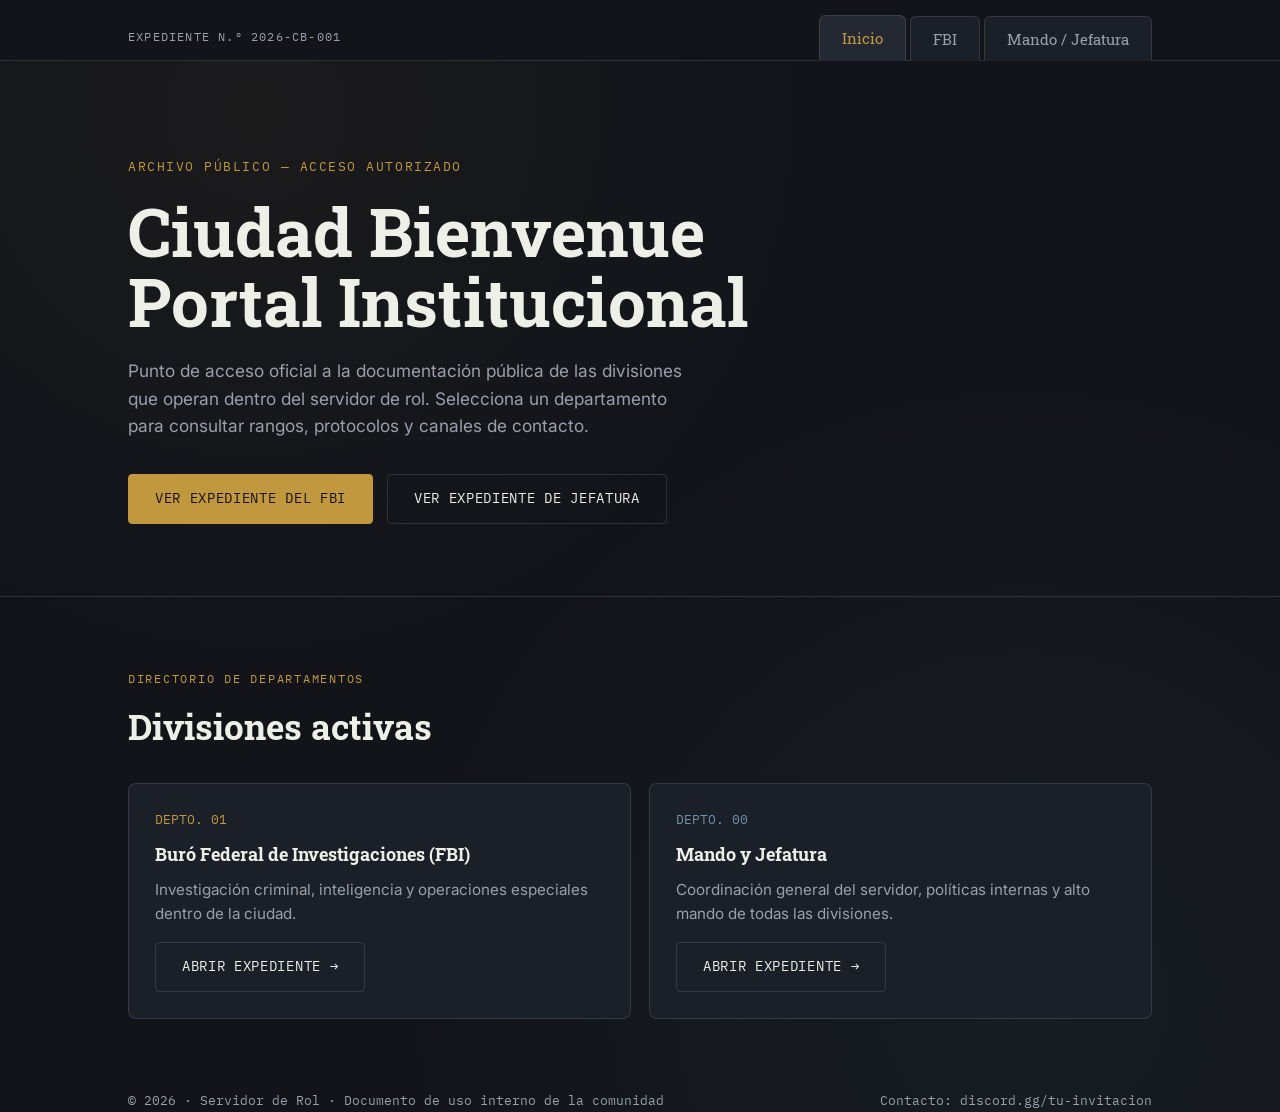
==== index.html @ 1597dbf6 "Add files via upload" ====
<!DOCTYPE html>
<html lang="es">
<head>
<meta charset="UTF-8">
<meta name="viewport" content="width=device-width, initial-scale=1.0">
<title>Departamento de Justicia — Servidor RP</title>
<link rel="preconnect" href="https://fonts.googleapis.com">
<link href="https://fonts.googleapis.com/css2?family=Roboto+Slab:wght@400;700&family=Inter:wght@400;500;600&family=IBM+Plex+Mono:wght@400;500&display=swap" rel="stylesheet">
<link rel="stylesheet" href="style.css">
</head>
<body>

<nav class="tabnav">
  <div class="wrap">
    <span class="brand">EXPEDIENTE N.º 2026-CB-001</span>
    <a class="tab active" href="index.html">Inicio</a>
    <a class="tab" href="fbi.html">FBI</a>
    <a class="tab" href="jefatura.html">Mando / Jefatura</a>
  </div>
</nav>

<header class="hero">
  <div class="wrap">
    <div class="case-no">Archivo público — acceso autorizado</div>
    <h1>
      <span class="redact-word" style="--d:0.2s">Ciudad</span>
      <span class="redact-word" style="--d:0.5s">Bienvenue</span><br>
      <span class="redact-word" style="--d:0.9s">Portal</span>
      <span class="redact-word" style="--d:1.3s">Institucional</span>
    </h1>
    <p class="lede">
      Punto de acceso oficial a la documentación pública de las divisiones que operan
      dentro del servidor de rol. Selecciona un departamento para consultar rangos,
      protocolos y canales de contacto.
    </p>
    <div class="cta-row">
      <a class="btn" href="fbi.html">Ver expediente del FBI</a>
      <a class="btn ghost steel-ghost" href="jefatura.html">Ver expediente de Jefatura</a>
    </div>
  </div>
</header>

<section>
  <div class="wrap">
    <div class="eyebrow">Directorio de departamentos</div>
    <h2>Divisiones activas</h2>
    <div class="grid">
      <div class="card">
        <span class="num">DEPTO. 01</span>
        <h3>Buró Federal de Investigaciones (FBI)</h3>
        <p>Investigación criminal, inteligencia y operaciones especiales dentro de la ciudad.</p>
        <div style="margin-top:16px"><a class="btn ghost" href="fbi.html">Abrir expediente →</a></div>
      </div>
      <div class="card steel">
        <span class="num">DEPTO. 00</span>
        <h3>Mando y Jefatura</h3>
        <p>Coordinación general del servidor, políticas internas y alto mando de todas las divisiones.</p>
        <div style="margin-top:16px"><a class="btn ghost steel-ghost" href="jefatura.html">Abrir expediente →</a></div>
      </div>
    </div>
  </div>
</section>

<footer class="wrap">
  <span>© 2026 · Servidor de Rol · Documento de uso interno de la comunidad</span>
  <span>Contacto: discord.gg/tu-invitacion</span>
</footer>

</body>
</html>
---- style.css ----
/* ============================================
   SISTEMA DE DISEÑO — EXPEDIENTE FEDERAL
   ============================================ */
:root {
  --bg-deep: #12141a;
  --panel: #1b1f28;
  --panel-raised: #232833;
  --paper: #ded2ad;
  --paper-dim: #b7ac8a;
  --ink: #eef0e8;
  --ink-dim: #9aa0ab;
  --brass: #c2983f;
  --brass-dim: #8a6d2f;
  --steel: #6f93ac;
  --steel-dim: #445a68;
  --redact: #0a0b0d;
  --alert: #8a3030;
  --line: rgba(238, 240, 232, 0.12);

  --font-display: "Roboto Slab", Georgia, serif;
  --font-body: "Inter", -apple-system, sans-serif;
  --font-mono: "IBM Plex Mono", "Courier New", monospace;
}

* { margin: 0; padding: 0; box-sizing: border-box; }

html { scroll-behavior: smooth; }

body {
  background: var(--bg-deep);
  color: var(--ink);
  font-family: var(--font-body);
  line-height: 1.6;
  background-image:
    radial-gradient(circle at 20% 10%, rgba(194,152,63,0.05), transparent 40%),
    radial-gradient(circle at 80% 90%, rgba(111,147,172,0.06), transparent 45%);
}

a { color: inherit; text-decoration: none; }
img { max-width: 100%; display: block; }

.wrap {
  max-width: 1080px;
  margin: 0 auto;
  padding: 0 28px;
}

/* ---------- Case-number eyebrow ---------- */
.case-no {
  font-family: var(--font-mono);
  font-size: 0.8rem;
  letter-spacing: 0.12em;
  color: var(--brass);
  text-transform: uppercase;
}
.case-no.steel { color: var(--steel); }

/* ---------- Folder-tab navigation ---------- */
.tabnav {
  position: sticky;
  top: 0;
  z-index: 50;
  background: var(--bg-deep);
  border-bottom: 1px solid var(--line);
}
.tabnav .wrap {
  display: flex;
  align-items: flex-end;
  gap: 4px;
  padding-top: 14px;
}
.tabnav .brand {
  font-family: var(--font-mono);
  font-size: 0.75rem;
  color: var(--ink-dim);
  letter-spacing: 0.1em;
  margin-right: auto;
  padding-bottom: 14px;
  text-transform: uppercase;
}
.tab {
  font-family: var(--font-display);
  font-size: 0.95rem;
  padding: 10px 22px;
  background: var(--panel);
  border: 1px solid var(--line);
  border-bottom: none;
  border-radius: 6px 6px 0 0;
  color: var(--ink-dim);
  position: relative;
  top: 1px;
  transition: color .2s ease, background .2s ease;
}
.tab:hover { color: var(--ink); }
.tab.active {
  background: var(--panel-raised);
  color: var(--brass);
  border-color: var(--line);
  border-bottom: 1px solid var(--panel-raised);
}
.tab.active.steel-active { color: var(--steel); }

/* ---------- Hero / redaction reveal ---------- */
.hero {
  padding: 96px 0 72px;
  border-bottom: 1px solid var(--line);
}
.hero h1 {
  font-family: var(--font-display);
  font-weight: 700;
  font-size: clamp(2.4rem, 6vw, 4.2rem);
  line-height: 1.05;
  margin: 18px 0 20px;
}
.redact-word {
  display: inline-block;
  position: relative;
  color: transparent;
  background: var(--redact);
  border-radius: 3px;
  padding: 0 6px;
  animation: reveal 0.05s ease-out forwards;
  animation-delay: var(--d, 0.8s);
}
@keyframes reveal {
  to { color: var(--ink); background: transparent; padding: 0; }
}
.hero .lede {
  max-width: 560px;
  color: var(--ink-dim);
  font-size: 1.08rem;
}
.hero .cta-row {
  margin-top: 34px;
  display: flex;
  gap: 14px;
  flex-wrap: wrap;
}

.btn {
  font-family: var(--font-mono);
  font-size: 0.85rem;
  letter-spacing: 0.05em;
  text-transform: uppercase;
  padding: 13px 26px;
  border-radius: 4px;
  border: 1px solid var(--brass);
  color: var(--bg-deep);
  background: var(--brass);
  transition: transform .15s ease, box-shadow .15s ease;
  display: inline-block;
}
.btn:hover { transform: translateY(-2px); box-shadow: 0 6px 18px rgba(194,152,63,0.25); }
.btn.ghost {
  background: transparent;
  color: var(--ink);
  border-color: var(--line);
}
.btn.steel { border-color: var(--steel); background: var(--steel); color: #0c1216; }
.btn.steel:hover { box-shadow: 0 6px 18px rgba(111,147,172,0.25); }
.btn.ghost.steel-ghost { color: var(--ink); }

/* ---------- Sections ---------- */
section { padding: 72px 0; border-bottom: 1px solid var(--line); }
section:last-of-type { border-bottom: none; }

.eyebrow {
  font-family: var(--font-mono);
  font-size: 0.78rem;
  letter-spacing: 0.14em;
  text-transform: uppercase;
  color: var(--brass);
  margin-bottom: 10px;
}
.eyebrow.steel { color: var(--steel); }

h2 {
  font-family: var(--font-display);
  font-size: clamp(1.6rem, 3vw, 2.2rem);
  margin-bottom: 28px;
}

/* ---------- Rank ladder ---------- */
.ranks {
  display: flex;
  flex-direction: column;
  border: 1px solid var(--line);
  border-radius: 8px;
  overflow: hidden;
}
.rank-row {
  display: grid;
  grid-template-columns: 90px 1fr auto;
  gap: 18px;
  align-items: center;
  padding: 16px 22px;
  background: var(--panel);
  border-bottom: 1px solid var(--line);
}
.rank-row:last-child { border-bottom: none; }
.rank-row:nth-child(even) { background: var(--panel-raised); }
.rank-code {
  font-family: var(--font-mono);
  color: var(--brass-dim);
  font-size: 0.85rem;
}
.rank-row.steel .rank-code { color: var(--steel-dim); }
.rank-name { font-family: var(--font-display); font-size: 1.05rem; }
.rank-tag {
  font-family: var(--font-mono);
  font-size: 0.72rem;
  color: var(--ink-dim);
  border: 1px solid var(--line);
  padding: 4px 10px;
  border-radius: 20px;
  white-space: nowrap;
}

/* ---------- Card grid ---------- */
.grid {
  display: grid;
  grid-template-columns: repeat(auto-fit, minmax(240px, 1fr));
  gap: 18px;
}
.card {
  background: var(--panel);
  border: 1px solid var(--line);
  border-radius: 8px;
  padding: 26px;
}
.card .num {
  font-family: var(--font-mono);
  color: var(--brass);
  font-size: 0.8rem;
  margin-bottom: 10px;
  display: block;
}
.card.steel .num { color: var(--steel); }
.card h3 {
  font-family: var(--font-display);
  font-size: 1.15rem;
  margin-bottom: 8px;
}
.card p { color: var(--ink-dim); font-size: 0.95rem; }

/* ---------- Stamp / classified badge ---------- */
.stamp {
  display: inline-block;
  border: 3px solid var(--alert);
  color: var(--alert);
  font-family: var(--font-mono);
  font-weight: 700;
  letter-spacing: 0.15em;
  padding: 6px 16px;
  border-radius: 4px;
  transform: rotate(-4deg);
  text-transform: uppercase;
  font-size: 0.85rem;
  opacity: 0.9;
}

/* ---------- Form ---------- */
.form-panel {
  background: var(--panel);
  border: 1px solid var(--line);
  border-radius: 10px;
  padding: 32px;
  max-width: 620px;
}
.field { margin-bottom: 18px; }
.field label {
  display: block;
  font-family: var(--font-mono);
  font-size: 0.78rem;
  letter-spacing: 0.06em;
  color: var(--ink-dim);
  text-transform: uppercase;
  margin-bottom: 8px;
}
.field input, .field select, .field textarea {
  width: 100%;
  background: var(--bg-deep);
  border: 1px solid var(--line);
  border-radius: 5px;
  padding: 11px 14px;
  color: var(--ink);
  font-family: var(--font-body);
  font-size: 0.95rem;
}
.field textarea { min-height: 110px; resize: vertical; }
.field input:focus, .field select:focus, .field textarea:focus {
  outline: 2px solid var(--brass);
  outline-offset: 1px;
}
.steel-form .field input:focus, .steel-form .field select:focus, .steel-form .field textarea:focus {
  outline-color: var(--steel);
}

/* ---------- Footer ---------- */
footer {
  padding: 40px 0 60px;
  color: var(--ink-dim);
  font-family: var(--font-mono);
  font-size: 0.8rem;
  display: flex;
  justify-content: space-between;
  flex-wrap: wrap;
  gap: 12px;
}

/* ---------- Org chart list (jefatura) ---------- */
.org-list { display: flex; flex-direction: column; gap: 12px; }
.org-item {
  display: flex;
  align-items: center;
  gap: 16px;
  padding: 16px 20px;
  background: var(--panel);
  border-left: 3px solid var(--steel);
  border-radius: 4px;
}
.org-item .lvl {
  font-family: var(--font-mono);
  color: var(--steel);
  font-size: 0.8rem;
  width: 70px;
  flex-shrink: 0;
}

/* ---------- Reduced motion ---------- */
@media (prefers-reduced-motion: reduce) {
  .redact-word { animation: none; color: var(--ink); background: transparent; padding: 0; }
  html { scroll-behavior: auto; }
}

/* ---------- Mobile ---------- */
@media (max-width: 640px) {
  .hero { padding: 64px 0 48px; }
  .rank-row { grid-template-columns: 60px 1fr; }
  .rank-tag { grid-column: 1 / -1; justify-self: start; }
  .tabnav .brand { display: none; }
  section { padding: 52px 0; }
}

/* ---------- Focus visibility ---------- */
a:focus-visible, button:focus-visible, .tab:focus-visible {
  outline: 2px solid var(--brass);
  outline-offset: 2px;
}
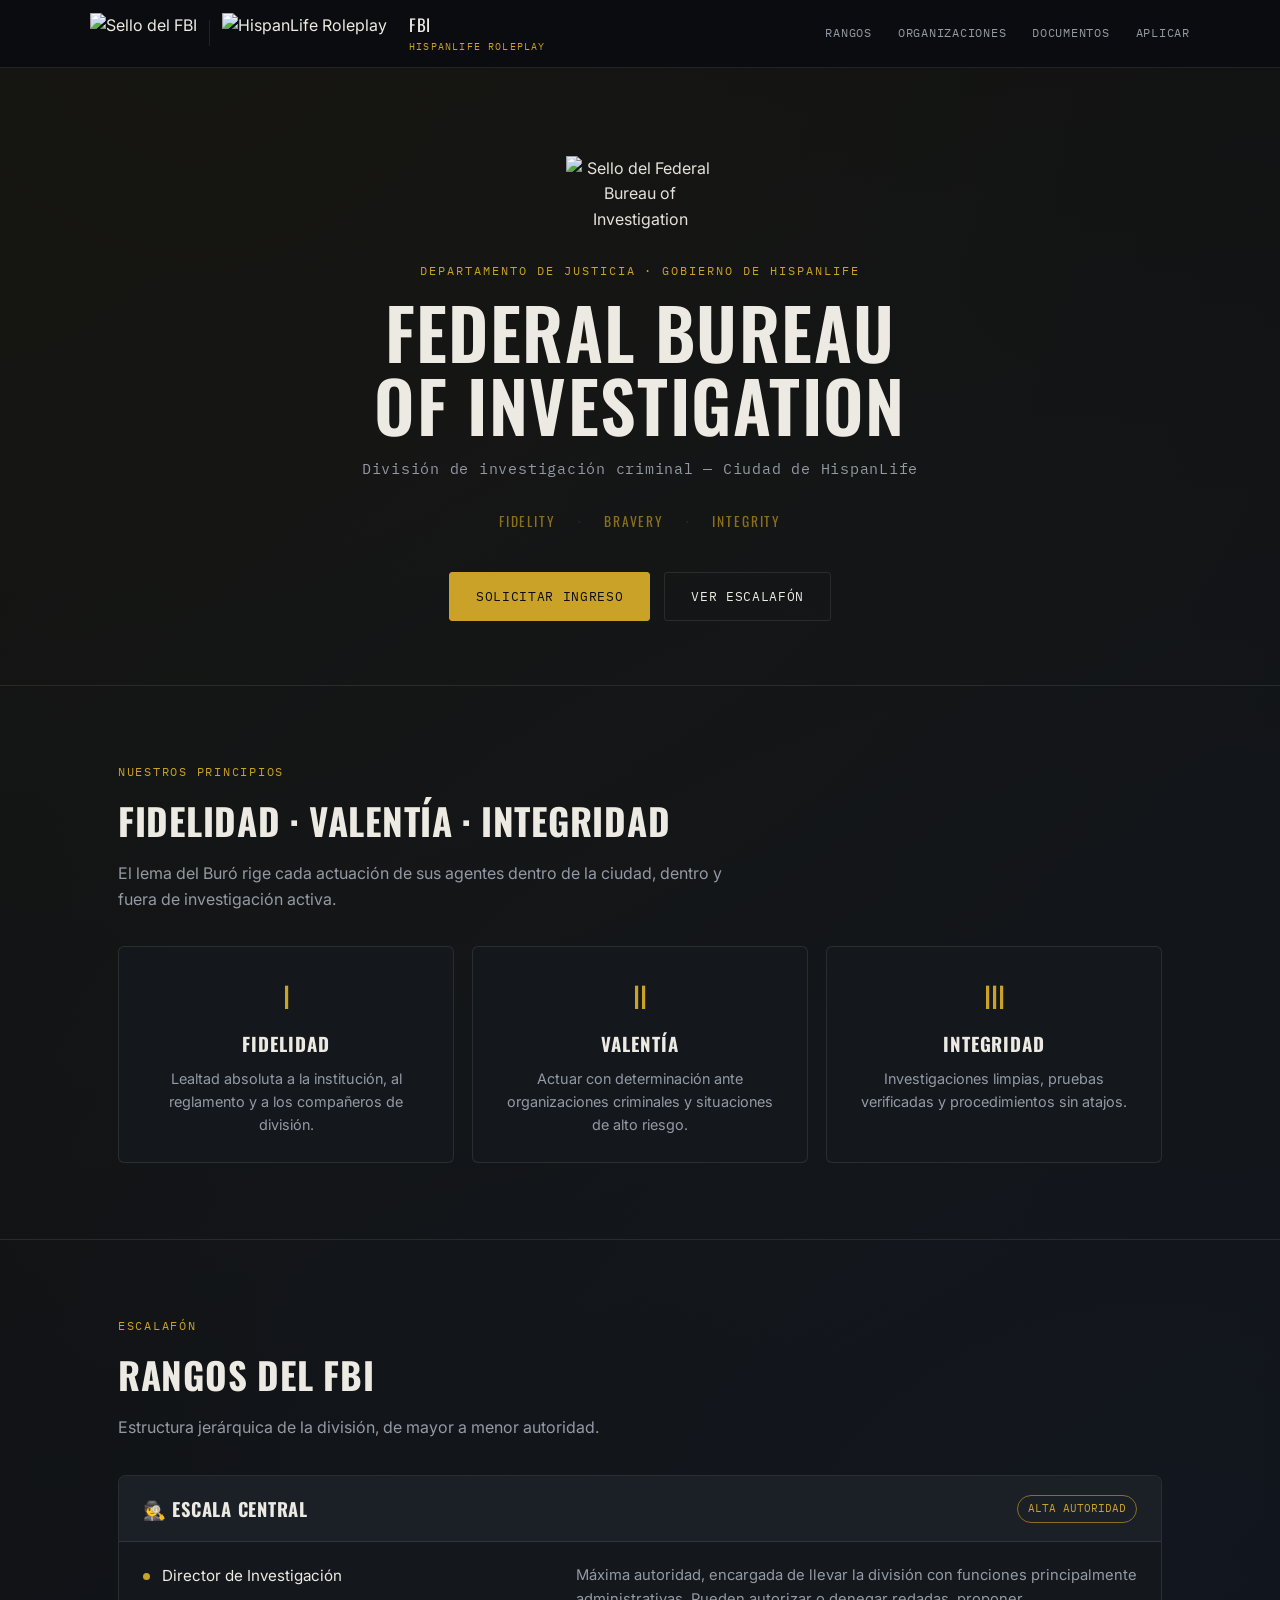
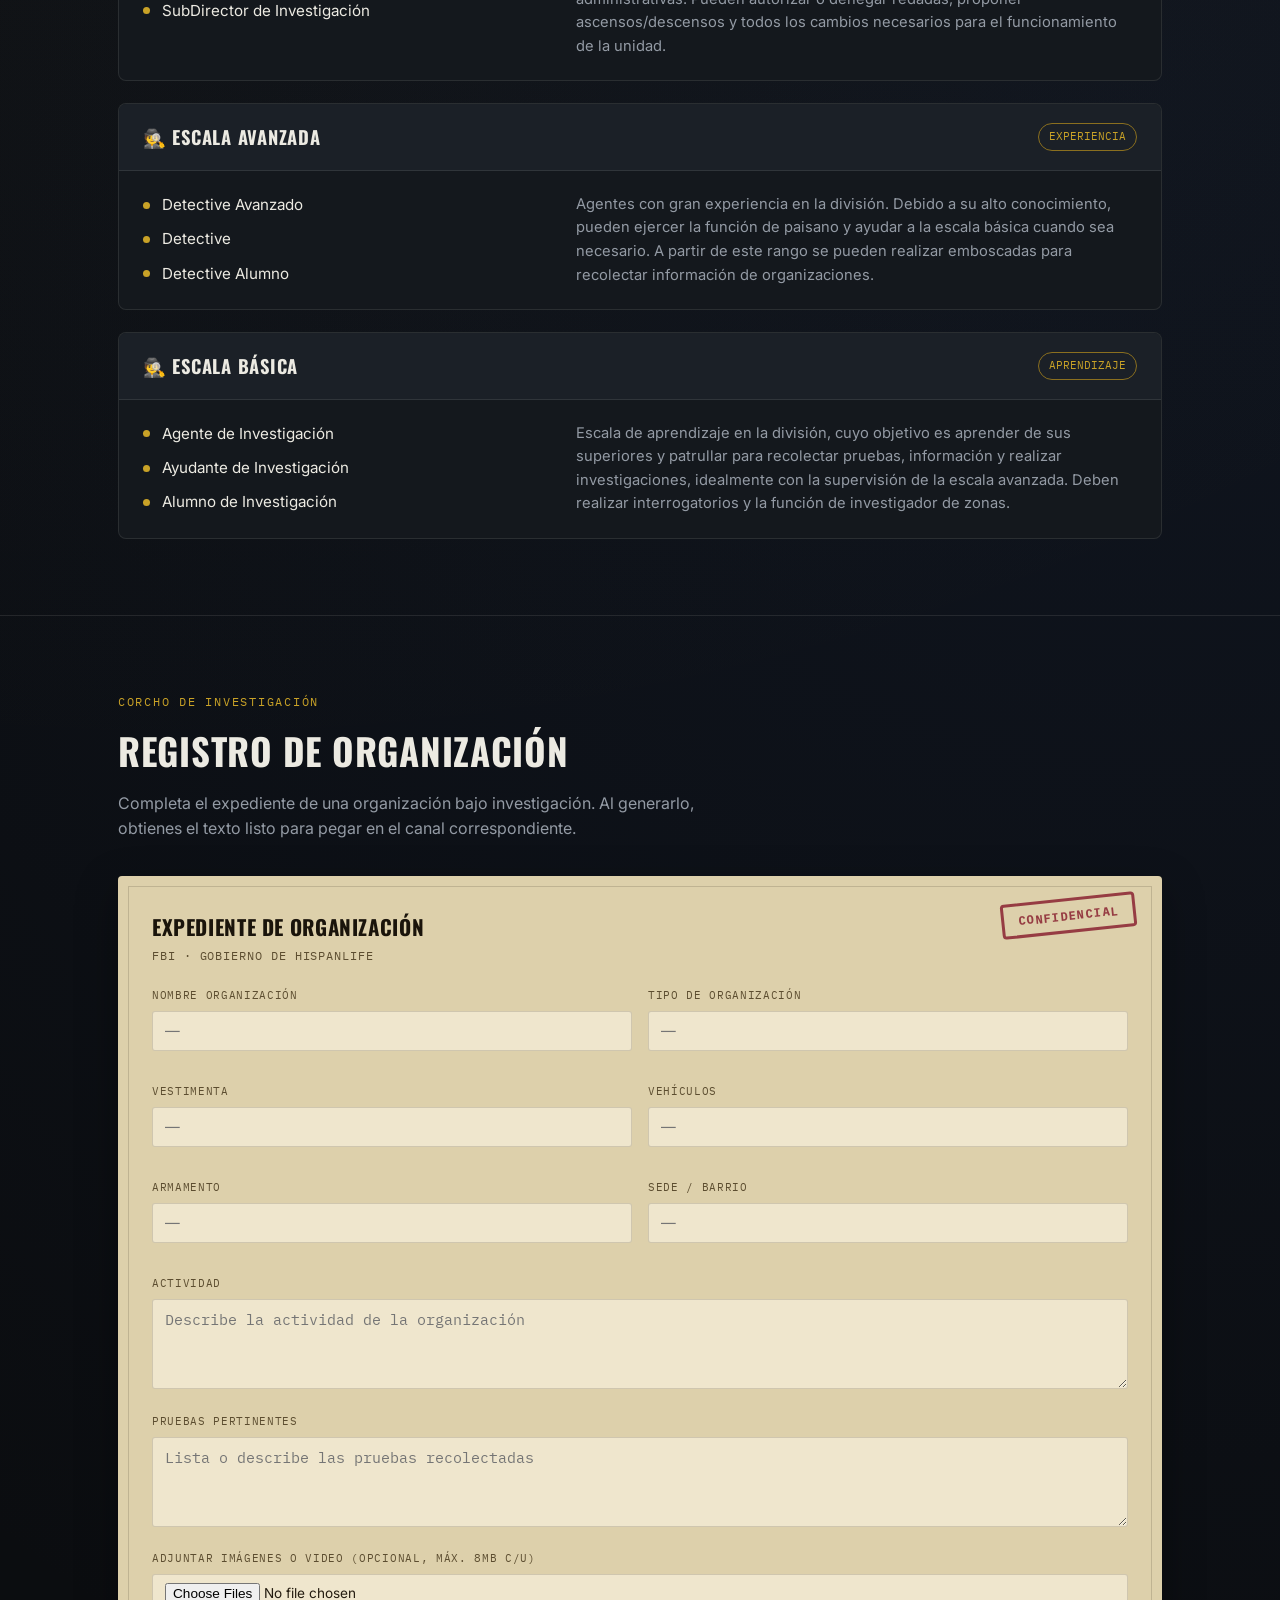
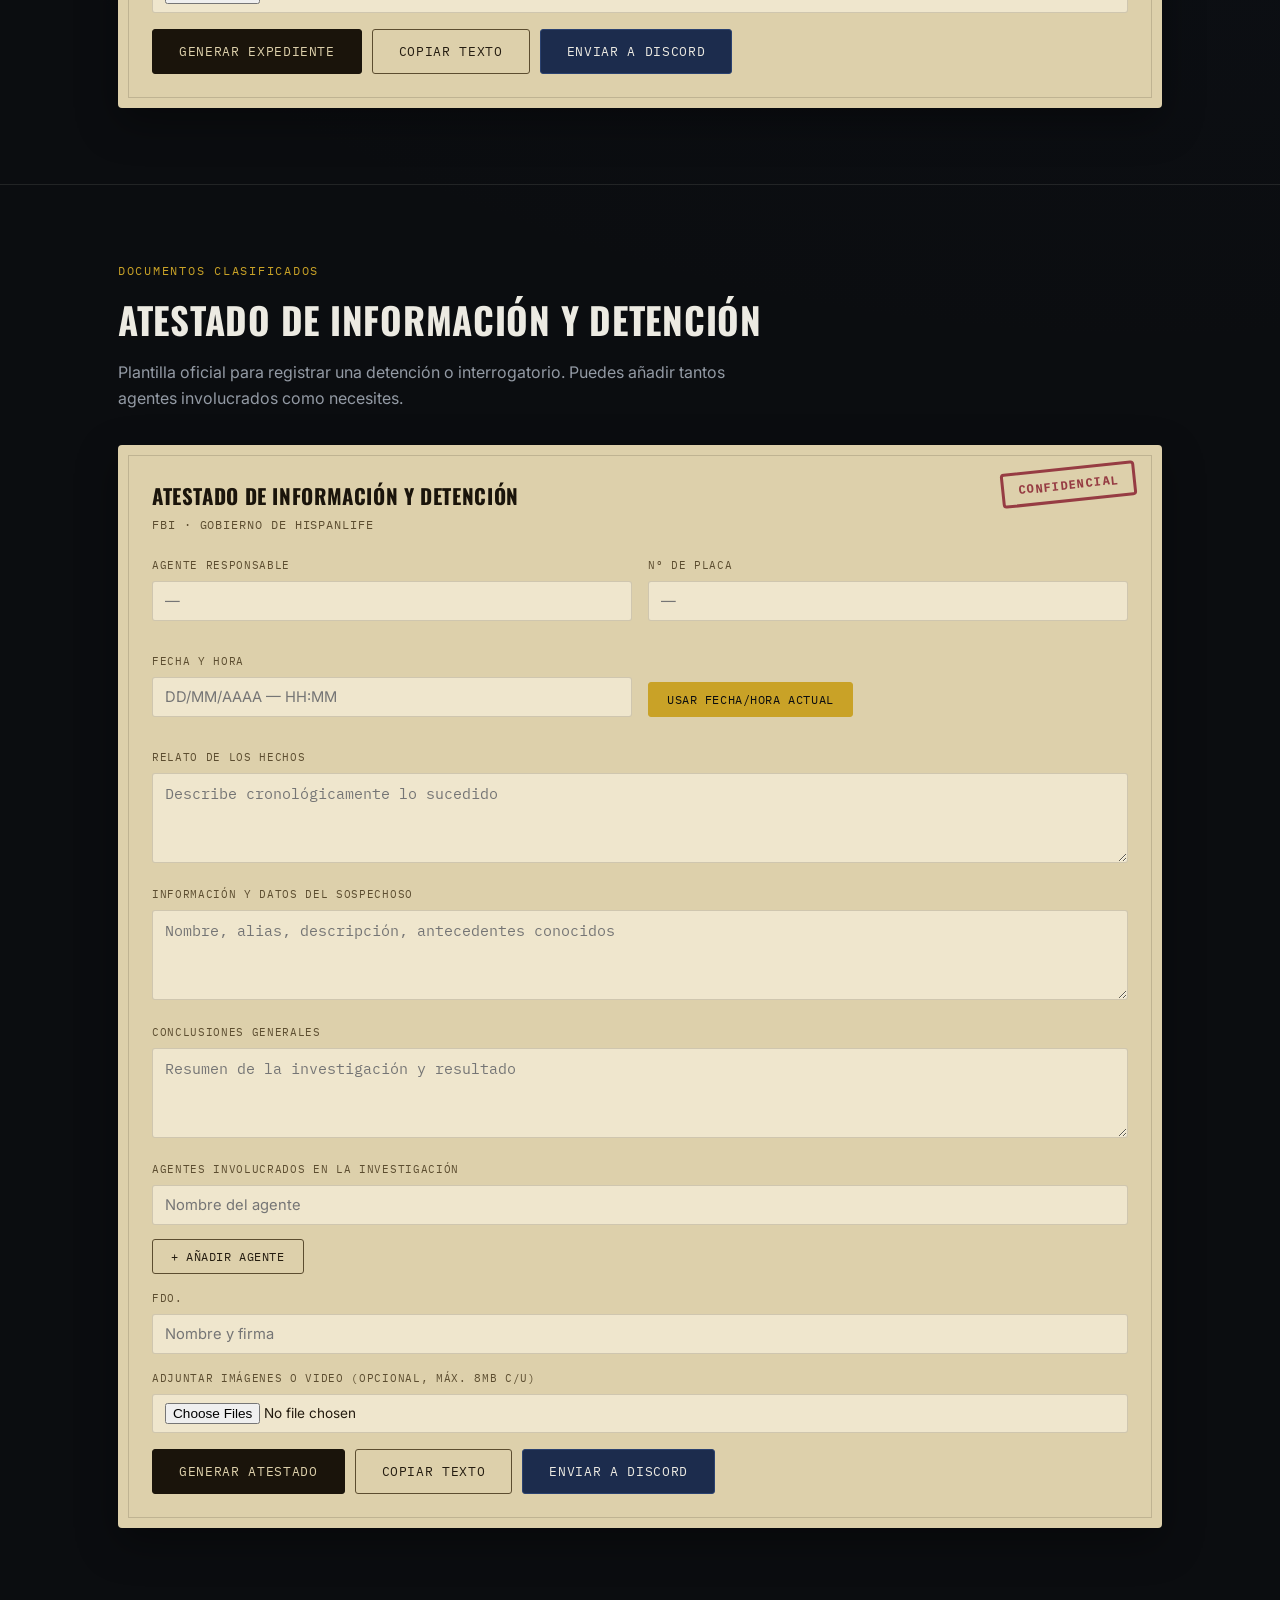
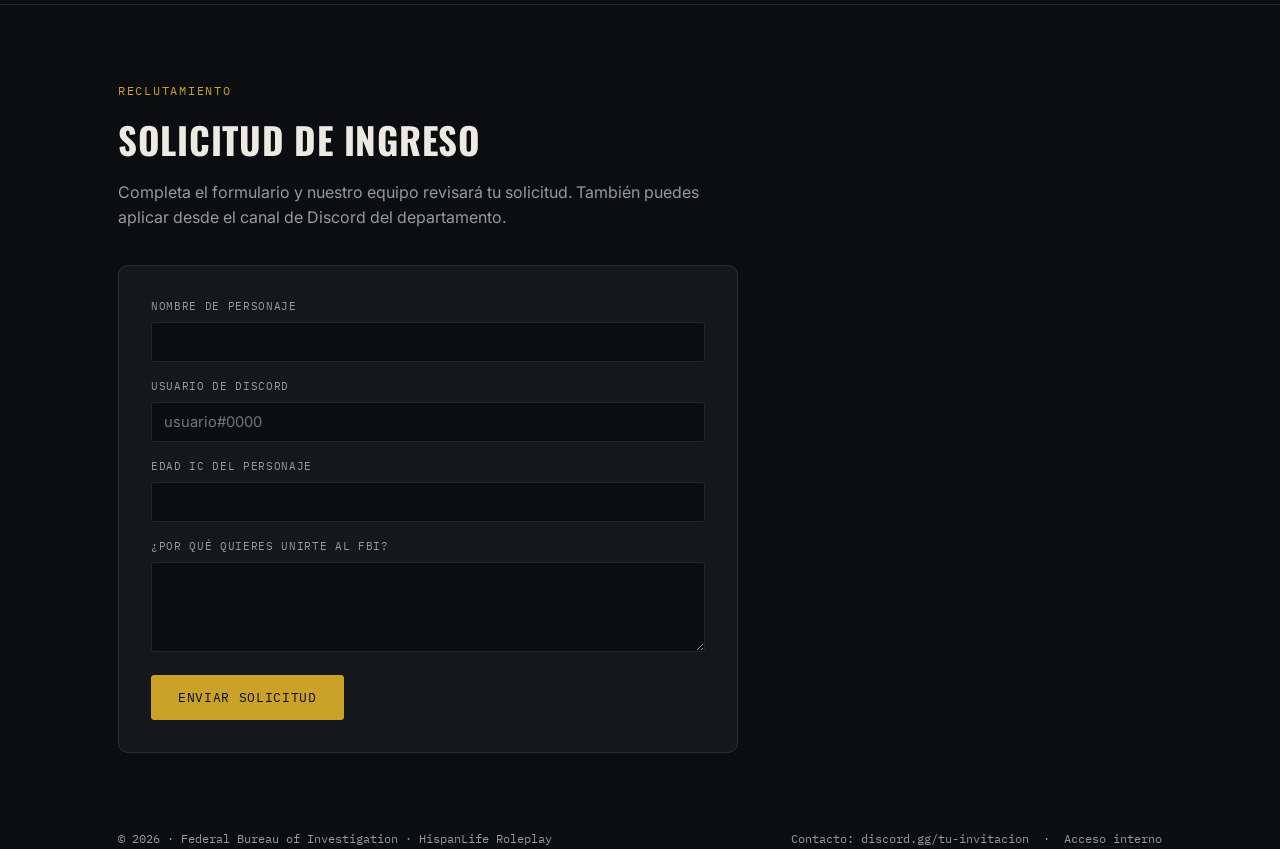
==== commit f508f8c9: "Add files via upload" ====
--- a/index.html
+++ b/index.html
@@ -3,68 +3,255 @@
 <head>
 <meta charset="UTF-8">
 <meta name="viewport" content="width=device-width, initial-scale=1.0">
-<title>Departamento de Justicia — Servidor RP</title>
+<title>FBI — HispanLife Roleplay</title>
+<link rel="icon" href="assets/fbi-seal.png">
 <link rel="preconnect" href="https://fonts.googleapis.com">
-<link href="https://fonts.googleapis.com/css2?family=Roboto+Slab:wght@400;700&family=Inter:wght@400;500;600&family=IBM+Plex+Mono:wght@400;500&display=swap" rel="stylesheet">
+<link href="https://fonts.googleapis.com/css2?family=Oswald:wght@500;600;700&family=Inter:wght@400;500;600&family=IBM+Plex+Mono:wght@400;500;600&display=swap" rel="stylesheet">
 <link rel="stylesheet" href="style.css">
 </head>
 <body>
 
 <nav class="tabnav">
-  <div class="wrap">
-    <span class="brand">EXPEDIENTE N.º 2026-CB-001</span>
-    <a class="tab active" href="index.html">Inicio</a>
-    <a class="tab" href="fbi.html">FBI</a>
-    <a class="tab" href="jefatura.html">Mando / Jefatura</a>
+  <div class="wrap inner">
+    <div class="logos">
+      <img src="assets/fbi-seal.png" alt="Sello del FBI">
+      <div class="divider"></div>
+      <img src="assets/hispanlife-logo.png" alt="HispanLife Roleplay">
+    </div>
+    <span class="brand-text">FBI<small>HispanLife Roleplay</small></span>
+    <div class="navlinks">
+      <a href="#rangos">Rangos</a>
+      <a href="#organizaciones">Organizaciones</a>
+      <a href="#documentos">Documentos</a>
+      <a href="#aplicar">Aplicar</a>
+    </div>
   </div>
 </nav>
 
 <header class="hero">
   <div class="wrap">
-    <div class="case-no">Archivo público — acceso autorizado</div>
-    <h1>
-      <span class="redact-word" style="--d:0.2s">Ciudad</span>
-      <span class="redact-word" style="--d:0.5s">Bienvenue</span><br>
-      <span class="redact-word" style="--d:0.9s">Portal</span>
-      <span class="redact-word" style="--d:1.3s">Institucional</span>
-    </h1>
-    <p class="lede">
-      Punto de acceso oficial a la documentación pública de las divisiones que operan
-      dentro del servidor de rol. Selecciona un departamento para consultar rangos,
-      protocolos y canales de contacto.
-    </p>
+    <img class="seal" src="assets/fbi-seal.png" alt="Sello del Federal Bureau of Investigation">
+    <div class="case-no">Departamento de Justicia · Gobierno de HispanLife</div>
+    <h1>Federal Bureau<br>of Investigation</h1>
+    <p class="sub">División de investigación criminal — Ciudad de HispanLife</p>
+    <div class="motto-ribbon">
+      <span>Fidelity</span><span>Bravery</span><span>Integrity</span>
+    </div>
     <div class="cta-row">
-      <a class="btn" href="fbi.html">Ver expediente del FBI</a>
-      <a class="btn ghost steel-ghost" href="jefatura.html">Ver expediente de Jefatura</a>
+      <a class="btn" href="#aplicar">Solicitar ingreso</a>
+      <a class="btn ghost" href="#rangos">Ver escalafón</a>
     </div>
   </div>
 </header>
 
 <section>
   <div class="wrap">
-    <div class="eyebrow">Directorio de departamentos</div>
-    <h2>Divisiones activas</h2>
-    <div class="grid">
-      <div class="card">
-        <span class="num">DEPTO. 01</span>
-        <h3>Buró Federal de Investigaciones (FBI)</h3>
-        <p>Investigación criminal, inteligencia y operaciones especiales dentro de la ciudad.</p>
-        <div style="margin-top:16px"><a class="btn ghost" href="fbi.html">Abrir expediente →</a></div>
-      </div>
-      <div class="card steel">
-        <span class="num">DEPTO. 00</span>
-        <h3>Mando y Jefatura</h3>
-        <p>Coordinación general del servidor, políticas internas y alto mando de todas las divisiones.</p>
-        <div style="margin-top:16px"><a class="btn ghost steel-ghost" href="jefatura.html">Abrir expediente →</a></div>
-      </div>
-    </div>
+    <div class="eyebrow">Nuestros principios</div>
+    <h2>Fidelidad · Valentía · Integridad</h2>
+    <p class="section-intro">El lema del Buró rige cada actuación de sus agentes dentro de la ciudad, dentro y fuera de investigación activa.</p>
+    <div class="pillars">
+      <div class="pillar"><div class="glyph">I</div><h3>Fidelidad</h3><p>Lealtad absoluta a la institución, al reglamento y a los compañeros de división.</p></div>
+      <div class="pillar"><div class="glyph">II</div><h3>Valentía</h3><p>Actuar con determinación ante organizaciones criminales y situaciones de alto riesgo.</p></div>
+      <div class="pillar"><div class="glyph">III</div><h3>Integridad</h3><p>Investigaciones limpias, pruebas verificadas y procedimientos sin atajos.</p></div>
+    </div>
+  </div>
+</section>
+
+<section id="rangos">
+  <div class="wrap">
+    <div class="eyebrow">Escalafón</div>
+    <h2>Rangos del FBI</h2>
+    <p class="section-intro">Estructura jerárquica de la división, de mayor a menor autoridad.</p>
+
+    <div class="escala-grid">
+
+      <div class="escala">
+        <div class="escala-head">
+          <h3>🕵️ Escala Central</h3>
+          <span class="badge-tag">Alta autoridad</span>
+        </div>
+        <div class="escala-body">
+          <div class="rank-list">
+            <div class="rank-item"><span class="dot"></span>Director de Investigación</div>
+            <div class="rank-item"><span class="dot"></span>SubDirector de Investigación</div>
+          </div>
+          <div class="escala-desc">
+            Máxima autoridad, encargada de llevar la división con funciones principalmente administrativas.
+            Pueden autorizar o denegar redadas, proponer ascensos/descensos y todos los cambios necesarios
+            para el funcionamiento de la unidad.
+          </div>
+        </div>
+      </div>
+
+      <div class="escala">
+        <div class="escala-head">
+          <h3>🕵️ Escala Avanzada</h3>
+          <span class="badge-tag">Experiencia</span>
+        </div>
+        <div class="escala-body">
+          <div class="rank-list">
+            <div class="rank-item"><span class="dot"></span>Detective Avanzado</div>
+            <div class="rank-item"><span class="dot"></span>Detective</div>
+            <div class="rank-item"><span class="dot"></span>Detective Alumno</div>
+          </div>
+          <div class="escala-desc">
+            Agentes con gran experiencia en la división. Debido a su alto conocimiento, pueden ejercer la
+            función de paisano y ayudar a la escala básica cuando sea necesario. A partir de este rango se
+            pueden realizar emboscadas para recolectar información de organizaciones.
+          </div>
+        </div>
+      </div>
+
+      <div class="escala">
+        <div class="escala-head">
+          <h3>🕵️ Escala Básica</h3>
+          <span class="badge-tag">Aprendizaje</span>
+        </div>
+        <div class="escala-body">
+          <div class="rank-list">
+            <div class="rank-item"><span class="dot"></span>Agente de Investigación</div>
+            <div class="rank-item"><span class="dot"></span>Ayudante de Investigación</div>
+            <div class="rank-item"><span class="dot"></span>Alumno de Investigación</div>
+          </div>
+          <div class="escala-desc">
+            Escala de aprendizaje en la división, cuyo objetivo es aprender de sus superiores y patrullar
+            para recolectar pruebas, información y realizar investigaciones, idealmente con la supervisión
+            de la escala avanzada. Deben realizar interrogatorios y la función de investigador de zonas.
+          </div>
+        </div>
+      </div>
+
+    </div>
+  </div>
+</section>
+
+<section id="organizaciones">
+  <div class="wrap">
+    <div class="eyebrow">Corcho de investigación</div>
+    <h2>Registro de organización</h2>
+    <p class="section-intro">Completa el expediente de una organización bajo investigación. Al generarlo, obtienes el texto listo para pegar en el canal correspondiente.</p>
+
+    <div class="doc-panel" id="org-doc">
+      <span class="stamp">Confidencial</span>
+      <h3>Expediente de organización</h3>
+      <div class="doc-sub">FBI · Gobierno de HispanLife</div>
+
+      <div class="field-row">
+        <div class="field"><label for="org-nombre">Nombre organización</label><input id="org-nombre" placeholder="—"></div>
+        <div class="field"><label for="org-tipo">Tipo de organización</label><input id="org-tipo" placeholder="—"></div>
+      </div>
+      <div class="field-row">
+        <div class="field"><label for="org-vestimenta">Vestimenta</label><input id="org-vestimenta" placeholder="—"></div>
+        <div class="field"><label for="org-vehiculos">Vehículos</label><input id="org-vehiculos" placeholder="—"></div>
+      </div>
+      <div class="field-row">
+        <div class="field"><label for="org-armamento">Armamento</label><input id="org-armamento" placeholder="—"></div>
+        <div class="field"><label for="org-sede">Sede / Barrio</label><input id="org-sede" placeholder="—"></div>
+      </div>
+      <div class="field"><label for="org-actividad">Actividad</label><textarea id="org-actividad" placeholder="Describe la actividad de la organización"></textarea></div>
+      <div class="field"><label for="org-pruebas">Pruebas pertinentes</label><textarea id="org-pruebas" placeholder="Lista o describe las pruebas recolectadas"></textarea></div>
+      <div class="field">
+        <label for="org-files">Adjuntar imágenes o video (opcional, máx. 8MB c/u)</label>
+        <input type="file" id="org-files" accept="image/*,video/*" multiple>
+      </div>
+
+      <div class="doc-actions">
+        <button class="btn dark" onclick="generarOrg()">Generar expediente</button>
+        <button class="btn ghost" style="border-color:#5c4d30; color:#241c10;" onclick="copiarTexto('org-preview')">Copiar texto</button>
+        <button class="btn navy" onclick="enviarOrgADiscord(this)">Enviar a Discord</button>
+        <span class="copied-msg" id="org-copied">Copiado ✓</span>
+      </div>
+      <div class="preview-box" id="org-preview"></div>
+      <div class="send-status" id="org-status"></div>
+    </div>
+  </div>
+</section>
+
+<section id="documentos">
+  <div class="wrap">
+    <div class="eyebrow">Documentos clasificados</div>
+    <h2>Atestado de información y detención</h2>
+    <p class="section-intro">Plantilla oficial para registrar una detención o interrogatorio. Puedes añadir tantos agentes involucrados como necesites.</p>
+
+    <div class="doc-panel" id="atestado-doc">
+      <span class="stamp">Confidencial</span>
+      <h3>Atestado de información y detención</h3>
+      <div class="doc-sub">FBI · Gobierno de HispanLife</div>
+
+      <div class="field-row">
+        <div class="field"><label for="at-agente">Agente responsable</label><input id="at-agente" placeholder="—"></div>
+        <div class="field"><label for="at-placa">Nº de placa</label><input id="at-placa" placeholder="—"></div>
+      </div>
+      <div class="field-row">
+        <div class="field"><label for="at-fecha">Fecha y hora</label><input id="at-fecha" type="text" placeholder="DD/MM/AAAA — HH:MM"></div>
+        <div class="field" style="display:flex; align-items:flex-end;">
+          <button class="btn dark small" type="button" onclick="autoFecha()">Usar fecha/hora actual</button>
+        </div>
+      </div>
+
+      <div class="field"><label for="at-relato">Relato de los hechos</label><textarea id="at-relato" placeholder="Describe cronológicamente lo sucedido"></textarea></div>
+      <div class="field"><label for="at-sospechoso">Información y datos del sospechoso</label><textarea id="at-sospechoso" placeholder="Nombre, alias, descripción, antecedentes conocidos"></textarea></div>
+      <div class="field"><label for="at-conclusiones">Conclusiones generales</label><textarea id="at-conclusiones" placeholder="Resumen de la investigación y resultado"></textarea></div>
+
+      <div class="field">
+        <label>Agentes involucrados en la investigación</label>
+        <div class="agentes-list" id="agentes-list">
+          <input placeholder="Nombre del agente">
+        </div>
+        <button class="btn ghost small" style="border-color:#5c4d30; color:#241c10;" type="button" onclick="agregarAgente()">+ Añadir agente</button>
+      </div>
+
+      <div class="field"><label for="at-fdo">Fdo.</label><input id="at-fdo" placeholder="Nombre y firma"></div>
+      <div class="field">
+        <label for="at-files">Adjuntar imágenes o video (opcional, máx. 8MB c/u)</label>
+        <input type="file" id="at-files" accept="image/*,video/*" multiple>
+      </div>
+
+      <div class="doc-actions">
+        <button class="btn dark" onclick="generarAtestado()">Generar atestado</button>
+        <button class="btn ghost" style="border-color:#5c4d30; color:#241c10;" onclick="copiarTexto('at-preview')">Copiar texto</button>
+        <button class="btn navy" onclick="enviarAtestadoADiscord(this)">Enviar a Discord</button>
+        <span class="copied-msg" id="at-copied">Copiado ✓</span>
+      </div>
+      <div class="preview-box" id="at-preview"></div>
+      <div class="send-status" id="at-status"></div>
+    </div>
+  </div>
+</section>
+
+<section id="aplicar">
+  <div class="wrap">
+    <div class="eyebrow">Reclutamiento</div>
+    <h2>Solicitud de ingreso</h2>
+    <p class="section-intro">Completa el formulario y nuestro equipo revisará tu solicitud. También puedes aplicar desde el canal de Discord del departamento.</p>
+    <form class="form-panel" id="form-ingreso" onsubmit="enviarSolicitudIngreso(event)">
+      <div class="field">
+        <label for="nombre">Nombre de personaje</label>
+        <input type="text" id="nombre" name="nombre" required>
+      </div>
+      <div class="field">
+        <label for="discord">Usuario de Discord</label>
+        <input type="text" id="discord" name="discord" placeholder="usuario#0000" required>
+      </div>
+      <div class="field">
+        <label for="edad_ic">Edad IC del personaje</label>
+        <input type="number" id="edad_ic" name="edad_ic" min="18" required>
+      </div>
+      <div class="field">
+        <label for="motivacion">¿Por qué quieres unirte al FBI?</label>
+        <textarea id="motivacion" name="motivacion" required></textarea>
+      </div>
+      <button type="submit" class="btn">Enviar solicitud</button>
+      <div class="send-status" id="ingreso-status"></div>
+    </form>
   </div>
 </section>
 
 <footer class="wrap">
-  <span>© 2026 · Servidor de Rol · Documento de uso interno de la comunidad</span>
-  <span>Contacto: discord.gg/tu-invitacion</span>
+  <span>© 2026 · Federal Bureau of Investigation · HispanLife Roleplay</span>
+  <span>Contacto: discord.gg/tu-invitacion &nbsp;·&nbsp; <a class="restricted" href="jefatura.html">Acceso interno</a></span>
 </footer>
 
+<script src="script.js"></script>
 </body>
 </html>
--- a/style.css
+++ b/style.css
@@ -1,29 +1,30 @@
 /* ============================================
-   SISTEMA DE DISEÑO — EXPEDIENTE FEDERAL
+   SISTEMA DE DISEÑO — EXPEDIENTE DE INVESTIGACIÓN
+   FBI · HispanLife Roleplay
    ============================================ */
 :root {
-  --bg-deep: #12141a;
-  --panel: #1b1f28;
-  --panel-raised: #232833;
-  --paper: #ded2ad;
-  --paper-dim: #b7ac8a;
-  --ink: #eef0e8;
-  --ink-dim: #9aa0ab;
-  --brass: #c2983f;
-  --brass-dim: #8a6d2f;
-  --steel: #6f93ac;
-  --steel-dim: #445a68;
-  --redact: #0a0b0d;
-  --alert: #8a3030;
-  --line: rgba(238, 240, 232, 0.12);
-
-  --font-display: "Roboto Slab", Georgia, serif;
+  --bg-deep: #0b0d10;
+  --panel: #14181d;
+  --panel-raised: #1b2027;
+  --gold: #c9a227;
+  --gold-dim: #8a6f1f;
+  --navy: #1c2c4d;
+  --navy-lt: #2b4270;
+  --crimson: #8a2331;
+  --paper: #ddd0ab;
+  --paper-line: rgba(20,15,5,0.15);
+  --ink: #eceae2;
+  --ink-dim: #939aa4;
+  --line: rgba(236, 234, 226, 0.10);
+  --cork: #4a3423;
+  --thread: #a3272c;
+
+  --font-display: "Oswald", "Arial Narrow", sans-serif;
   --font-body: "Inter", -apple-system, sans-serif;
   --font-mono: "IBM Plex Mono", "Courier New", monospace;
 }
 
 * { margin: 0; padding: 0; box-sizing: border-box; }
-
 html { scroll-behavior: smooth; }
 
 body {
@@ -32,318 +33,329 @@
   font-family: var(--font-body);
   line-height: 1.6;
   background-image:
-    radial-gradient(circle at 20% 10%, rgba(194,152,63,0.05), transparent 40%),
-    radial-gradient(circle at 80% 90%, rgba(111,147,172,0.06), transparent 45%);
+    radial-gradient(circle at 15% 0%, rgba(201,162,39,0.06), transparent 42%),
+    radial-gradient(circle at 90% 30%, rgba(28,44,77,0.25), transparent 45%);
 }
 
 a { color: inherit; text-decoration: none; }
 img { max-width: 100%; display: block; }
-
-.wrap {
-  max-width: 1080px;
-  margin: 0 auto;
-  padding: 0 28px;
-}
-
-/* ---------- Case-number eyebrow ---------- */
+.wrap { max-width: 1100px; margin: 0 auto; padding: 0 28px; }
+
+/* ---------- Nav ---------- */
+.tabnav {
+  position: sticky; top: 0; z-index: 50;
+  background: rgba(11,13,16,0.92);
+  backdrop-filter: blur(6px);
+  border-bottom: 1px solid var(--line);
+}
+.tabnav .inner {
+  display: flex; align-items: center; gap: 22px;
+  padding: 12px 0;
+}
+.tabnav .logos { display: flex; align-items: center; gap: 12px; }
+.tabnav .logos img { height: 40px; width: auto; }
+.tabnav .divider { width: 1px; height: 26px; background: var(--line); }
+.tabnav .brand-text {
+  font-family: var(--font-display);
+  letter-spacing: 0.04em;
+  font-size: 1.05rem;
+  text-transform: uppercase;
+  color: var(--ink);
+}
+.tabnav .brand-text small {
+  display: block;
+  font-family: var(--font-mono);
+  font-size: 0.62rem;
+  color: var(--gold);
+  letter-spacing: 0.12em;
+  text-transform: uppercase;
+}
+.navlinks { margin-left: auto; display: flex; gap: 26px; }
+.navlinks a {
+  font-family: var(--font-mono);
+  font-size: 0.78rem;
+  letter-spacing: 0.06em;
+  text-transform: uppercase;
+  color: var(--ink-dim);
+  transition: color .15s;
+}
+.navlinks a:hover { color: var(--gold); }
+
+/* ---------- Hero ---------- */
+.hero {
+  padding: 88px 0 64px;
+  border-bottom: 1px solid var(--line);
+  text-align: center;
+}
+.hero .seal { width: 148px; margin: 0 auto 28px; opacity: 0.96; }
 .case-no {
   font-family: var(--font-mono);
-  font-size: 0.8rem;
-  letter-spacing: 0.12em;
-  color: var(--brass);
-  text-transform: uppercase;
-}
-.case-no.steel { color: var(--steel); }
-
-/* ---------- Folder-tab navigation ---------- */
-.tabnav {
-  position: sticky;
-  top: 0;
-  z-index: 50;
-  background: var(--bg-deep);
-  border-bottom: 1px solid var(--line);
-}
-.tabnav .wrap {
-  display: flex;
-  align-items: flex-end;
-  gap: 4px;
-  padding-top: 14px;
-}
-.tabnav .brand {
-  font-family: var(--font-mono);
-  font-size: 0.75rem;
-  color: var(--ink-dim);
-  letter-spacing: 0.1em;
-  margin-right: auto;
-  padding-bottom: 14px;
-  text-transform: uppercase;
-}
-.tab {
-  font-family: var(--font-display);
-  font-size: 0.95rem;
-  padding: 10px 22px;
-  background: var(--panel);
-  border: 1px solid var(--line);
-  border-bottom: none;
-  border-radius: 6px 6px 0 0;
-  color: var(--ink-dim);
-  position: relative;
-  top: 1px;
-  transition: color .2s ease, background .2s ease;
-}
-.tab:hover { color: var(--ink); }
-.tab.active {
-  background: var(--panel-raised);
-  color: var(--brass);
-  border-color: var(--line);
-  border-bottom: 1px solid var(--panel-raised);
-}
-.tab.active.steel-active { color: var(--steel); }
-
-/* ---------- Hero / redaction reveal ---------- */
-.hero {
-  padding: 96px 0 72px;
-  border-bottom: 1px solid var(--line);
+  font-size: 0.78rem;
+  letter-spacing: 0.16em;
+  color: var(--gold);
+  text-transform: uppercase;
+  margin-bottom: 14px;
 }
 .hero h1 {
   font-family: var(--font-display);
-  font-weight: 700;
-  font-size: clamp(2.4rem, 6vw, 4.2rem);
+  font-weight: 600;
+  font-size: clamp(2.4rem, 6vw, 4.4rem);
+  letter-spacing: 0.02em;
+  text-transform: uppercase;
   line-height: 1.05;
-  margin: 18px 0 20px;
-}
-.redact-word {
-  display: inline-block;
-  position: relative;
-  color: transparent;
-  background: var(--redact);
+}
+.hero .sub {
+  font-family: var(--font-mono);
+  color: var(--ink-dim);
+  font-size: 0.95rem;
+  letter-spacing: 0.05em;
+  margin-top: 14px;
+}
+.motto-ribbon {
+  margin: 30px auto 0;
+  display: inline-flex;
+  gap: 22px;
+  font-family: var(--font-display);
+  letter-spacing: 0.14em;
+  text-transform: uppercase;
+  font-size: 0.85rem;
+  color: var(--gold-dim);
+}
+.motto-ribbon span:not(:last-child)::after { content: "·"; margin-left: 22px; color: var(--line); }
+.hero .cta-row {
+  margin-top: 38px;
+  display: flex; gap: 14px; justify-content: center; flex-wrap: wrap;
+}
+
+.btn {
+  font-family: var(--font-mono);
+  font-size: 0.82rem;
+  letter-spacing: 0.05em;
+  text-transform: uppercase;
+  padding: 13px 26px;
   border-radius: 3px;
-  padding: 0 6px;
-  animation: reveal 0.05s ease-out forwards;
-  animation-delay: var(--d, 0.8s);
-}
-@keyframes reveal {
-  to { color: var(--ink); background: transparent; padding: 0; }
-}
-.hero .lede {
-  max-width: 560px;
-  color: var(--ink-dim);
-  font-size: 1.08rem;
-}
-.hero .cta-row {
-  margin-top: 34px;
-  display: flex;
-  gap: 14px;
-  flex-wrap: wrap;
-}
-
-.btn {
-  font-family: var(--font-mono);
-  font-size: 0.85rem;
-  letter-spacing: 0.05em;
-  text-transform: uppercase;
-  padding: 13px 26px;
-  border-radius: 4px;
-  border: 1px solid var(--brass);
+  border: 1px solid var(--gold);
   color: var(--bg-deep);
-  background: var(--brass);
+  background: var(--gold);
   transition: transform .15s ease, box-shadow .15s ease;
   display: inline-block;
-}
-.btn:hover { transform: translateY(-2px); box-shadow: 0 6px 18px rgba(194,152,63,0.25); }
-.btn.ghost {
-  background: transparent;
-  color: var(--ink);
-  border-color: var(--line);
-}
-.btn.steel { border-color: var(--steel); background: var(--steel); color: #0c1216; }
-.btn.steel:hover { box-shadow: 0 6px 18px rgba(111,147,172,0.25); }
-.btn.ghost.steel-ghost { color: var(--ink); }
+  cursor: pointer;
+}
+.btn:hover { transform: translateY(-2px); box-shadow: 0 6px 18px rgba(201,162,39,0.22); }
+.btn.ghost { background: transparent; color: var(--ink); border-color: var(--line); }
+.btn.navy { background: var(--navy); border-color: var(--navy-lt); color: var(--ink); }
+.btn.navy:hover { box-shadow: 0 6px 18px rgba(43,66,112,0.35); }
+.btn.small { padding: 9px 18px; font-size: 0.72rem; }
 
 /* ---------- Sections ---------- */
-section { padding: 72px 0; border-bottom: 1px solid var(--line); }
+section { padding: 76px 0; border-bottom: 1px solid var(--line); }
 section:last-of-type { border-bottom: none; }
-
 .eyebrow {
-  font-family: var(--font-mono);
-  font-size: 0.78rem;
-  letter-spacing: 0.14em;
-  text-transform: uppercase;
-  color: var(--brass);
+  font-family: var(--font-mono); font-size: 0.78rem; letter-spacing: 0.14em;
+  text-transform: uppercase; color: var(--gold); margin-bottom: 10px;
+}
+h2 {
+  font-family: var(--font-display); text-transform: uppercase;
+  letter-spacing: 0.02em; font-size: clamp(1.7rem, 3vw, 2.3rem); margin-bottom: 10px;
+}
+.section-intro { color: var(--ink-dim); max-width: 620px; margin-bottom: 34px; }
+
+/* ---------- Motto pillars ---------- */
+.pillars { display: grid; grid-template-columns: repeat(3,1fr); gap: 18px; }
+.pillar {
+  background: var(--panel); border: 1px solid var(--line); border-radius: 6px;
+  padding: 26px; text-align: center;
+}
+.pillar .glyph {
+  font-family: var(--font-display); font-size: 1.8rem; color: var(--gold);
   margin-bottom: 10px;
 }
-.eyebrow.steel { color: var(--steel); }
-
-h2 {
-  font-family: var(--font-display);
-  font-size: clamp(1.6rem, 3vw, 2.2rem);
-  margin-bottom: 28px;
-}
-
-/* ---------- Rank ladder ---------- */
-.ranks {
-  display: flex;
-  flex-direction: column;
-  border: 1px solid var(--line);
-  border-radius: 8px;
+.pillar h3 { font-family: var(--font-display); text-transform: uppercase; letter-spacing: 0.05em; margin-bottom: 8px; }
+.pillar p { color: var(--ink-dim); font-size: 0.9rem; }
+
+/* ---------- Rank folders ---------- */
+.escala-grid { display: flex; flex-direction: column; gap: 22px; }
+.escala {
+  background: var(--panel); border: 1px solid var(--line); border-radius: 8px;
   overflow: hidden;
 }
-.rank-row {
-  display: grid;
-  grid-template-columns: 90px 1fr auto;
-  gap: 18px;
-  align-items: center;
-  padding: 16px 22px;
-  background: var(--panel);
-  border-bottom: 1px solid var(--line);
-}
-.rank-row:last-child { border-bottom: none; }
-.rank-row:nth-child(even) { background: var(--panel-raised); }
-.rank-code {
-  font-family: var(--font-mono);
-  color: var(--brass-dim);
-  font-size: 0.85rem;
-}
-.rank-row.steel .rank-code { color: var(--steel-dim); }
-.rank-name { font-family: var(--font-display); font-size: 1.05rem; }
-.rank-tag {
-  font-family: var(--font-mono);
-  font-size: 0.72rem;
-  color: var(--ink-dim);
-  border: 1px solid var(--line);
-  padding: 4px 10px;
-  border-radius: 20px;
-  white-space: nowrap;
-}
-
-/* ---------- Card grid ---------- */
-.grid {
-  display: grid;
-  grid-template-columns: repeat(auto-fit, minmax(240px, 1fr));
-  gap: 18px;
-}
-.card {
-  background: var(--panel);
-  border: 1px solid var(--line);
-  border-radius: 8px;
-  padding: 26px;
-}
-.card .num {
-  font-family: var(--font-mono);
-  color: var(--brass);
-  font-size: 0.8rem;
-  margin-bottom: 10px;
-  display: block;
-}
-.card.steel .num { color: var(--steel); }
-.card h3 {
-  font-family: var(--font-display);
-  font-size: 1.15rem;
-  margin-bottom: 8px;
-}
-.card p { color: var(--ink-dim); font-size: 0.95rem; }
-
-/* ---------- Stamp / classified badge ---------- */
-.stamp {
-  display: inline-block;
-  border: 3px solid var(--alert);
-  color: var(--alert);
-  font-family: var(--font-mono);
-  font-weight: 700;
-  letter-spacing: 0.15em;
-  padding: 6px 16px;
+.escala-head {
+  display: flex; align-items: center; justify-content: space-between;
+  padding: 18px 24px; background: var(--panel-raised); border-bottom: 1px solid var(--line);
+}
+.escala-head h3 {
+  font-family: var(--font-display); text-transform: uppercase; letter-spacing: 0.04em; font-size: 1.15rem;
+}
+.escala-head .badge-tag {
+  font-family: var(--font-mono); font-size: 0.7rem; color: var(--gold);
+  border: 1px solid var(--gold-dim); padding: 4px 10px; border-radius: 20px; text-transform: uppercase;
+}
+.escala-body { padding: 22px 24px; display: flex; gap: 32px; flex-wrap: wrap; }
+.rank-list { flex: 1; min-width: 220px; display: flex; flex-direction: column; gap: 10px; }
+.rank-item {
+  display: flex; align-items: center; gap: 12px;
+  font-family: var(--font-body); font-size: 0.95rem;
+}
+.rank-item .dot { width: 7px; height: 7px; border-radius: 50%; background: var(--gold); flex-shrink: 0; }
+.escala-desc { flex: 1.4; min-width: 260px; color: var(--ink-dim); font-size: 0.92rem; }
+
+/* ---------- Corkboard (organizaciones) ---------- */
+.corkboard {
+  background:
+    radial-gradient(circle at 20% 20%, rgba(0,0,0,0.15), transparent 30%),
+    radial-gradient(circle at 80% 70%, rgba(0,0,0,0.15), transparent 30%),
+    var(--cork);
+  border-radius: 10px;
+  padding: 34px;
+  position: relative;
+  border: 1px solid rgba(0,0,0,0.3);
+}
+.pin {
+  position: absolute; width: 10px; height: 10px; border-radius: 50%;
+  background: var(--thread); box-shadow: 0 2px 3px rgba(0,0,0,0.5);
+}
+
+/* ---------- Document / form panels (paper look) ---------- */
+.doc-panel {
+  background: var(--paper);
+  color: #241c10;
   border-radius: 4px;
-  transform: rotate(-4deg);
-  text-transform: uppercase;
-  font-size: 0.85rem;
-  opacity: 0.9;
-}
-
-/* ---------- Form ---------- */
+  padding: 34px;
+  position: relative;
+  box-shadow: 0 14px 40px rgba(0,0,0,0.35);
+}
+.doc-panel::before {
+  content: "";
+  position: absolute; inset: 10px;
+  border: 1px solid var(--paper-line);
+  pointer-events: none;
+}
+.doc-panel .stamp {
+  position: absolute; top: 22px; right: 26px;
+  border: 3px solid var(--crimson); color: var(--crimson);
+  font-family: var(--font-mono); font-weight: 700; letter-spacing: 0.12em;
+  padding: 5px 14px; border-radius: 4px; transform: rotate(-6deg);
+  text-transform: uppercase; font-size: 0.75rem; opacity: 0.85;
+}
+.doc-panel h3 {
+  font-family: var(--font-display); text-transform: uppercase; letter-spacing: 0.03em;
+  font-size: 1.3rem; margin-bottom: 4px; color: #1a140b;
+}
+.doc-panel .doc-sub {
+  font-family: var(--font-mono); font-size: 0.72rem; color: #5c4d30;
+  text-transform: uppercase; letter-spacing: 0.08em; margin-bottom: 22px;
+}
+.field-row { display: grid; grid-template-columns: 1fr 1fr; gap: 16px; margin-bottom: 16px; }
+.field { margin-bottom: 16px; }
+.field label {
+  display: block; font-family: var(--font-mono); font-size: 0.7rem;
+  letter-spacing: 0.06em; color: #5c4d30; text-transform: uppercase; margin-bottom: 6px;
+}
+.field input, .field select, .field textarea {
+  width: 100%; background: #efe6cd; border: 1px solid var(--paper-line);
+  border-radius: 3px; padding: 10px 12px; color: #241c10;
+  font-family: var(--font-body); font-size: 0.92rem;
+}
+.field textarea { min-height: 90px; resize: vertical; font-family: var(--font-mono); }
+.field input:focus, .field select:focus, .field textarea:focus {
+  outline: 2px solid var(--navy); outline-offset: 1px;
+}
+.agentes-list { display: flex; flex-direction: column; gap: 8px; margin-bottom: 14px; }
+.agentes-list input { margin-bottom: 0; }
+.doc-actions { display: flex; gap: 10px; flex-wrap: wrap; margin-top: 8px; }
+.doc-actions .btn.dark {
+  background: #1a140b; color: var(--paper); border-color: #1a140b;
+}
+.doc-actions .btn.dark:hover { box-shadow: 0 6px 16px rgba(0,0,0,0.35); }
+
+.preview-box {
+  margin-top: 22px; background: #efe6cd; border: 1px dashed var(--paper-line);
+  border-radius: 4px; padding: 20px; font-family: var(--font-mono);
+  font-size: 0.82rem; white-space: pre-wrap; color: #241c10; display: none;
+}
+.preview-box.show { display: block; }
+.copied-msg {
+  font-family: var(--font-mono); font-size: 0.75rem; color: var(--navy);
+  margin-left: 6px; opacity: 0; transition: opacity .2s;
+}
+.copied-msg.show { opacity: 1; }
+
+.field input[type="file"] {
+  padding: 8px 12px; font-family: var(--font-body); font-size: 0.85rem;
+  background: #efe6cd; cursor: pointer;
+}
+
+.send-status {
+  margin-top: 12px; font-family: var(--font-mono); font-size: 0.8rem;
+  display: none;
+}
+.send-status.show { display: block; }
+.send-status.error { color: var(--crimson); }
+.send-status.success { color: #2a6b3f; }
+
+/* ---------- Application form (dark) ---------- */
 .form-panel {
-  background: var(--panel);
-  border: 1px solid var(--line);
-  border-radius: 10px;
-  padding: 32px;
-  max-width: 620px;
-}
-.field { margin-bottom: 18px; }
-.field label {
-  display: block;
-  font-family: var(--font-mono);
-  font-size: 0.78rem;
-  letter-spacing: 0.06em;
-  color: var(--ink-dim);
-  text-transform: uppercase;
-  margin-bottom: 8px;
-}
-.field input, .field select, .field textarea {
-  width: 100%;
-  background: var(--bg-deep);
-  border: 1px solid var(--line);
-  border-radius: 5px;
-  padding: 11px 14px;
-  color: var(--ink);
-  font-family: var(--font-body);
-  font-size: 0.95rem;
-}
-.field textarea { min-height: 110px; resize: vertical; }
-.field input:focus, .field select:focus, .field textarea:focus {
-  outline: 2px solid var(--brass);
-  outline-offset: 1px;
-}
-.steel-form .field input:focus, .steel-form .field select:focus, .steel-form .field textarea:focus {
-  outline-color: var(--steel);
-}
+  background: var(--panel); border: 1px solid var(--line); border-radius: 10px;
+  padding: 32px; max-width: 620px;
+}
+.form-panel .field label { color: var(--ink-dim); }
+.form-panel .field input, .form-panel .field select, .form-panel .field textarea {
+  background: var(--bg-deep); border: 1px solid var(--line); color: var(--ink);
+}
+.form-panel .field input:focus, .form-panel .field textarea:focus { outline-color: var(--gold); }
 
 /* ---------- Footer ---------- */
 footer {
-  padding: 40px 0 60px;
-  color: var(--ink-dim);
-  font-family: var(--font-mono);
-  font-size: 0.8rem;
-  display: flex;
-  justify-content: space-between;
-  flex-wrap: wrap;
-  gap: 12px;
-}
-
-/* ---------- Org chart list (jefatura) ---------- */
+  padding: 40px 0 60px; color: var(--ink-dim); font-family: var(--font-mono);
+  font-size: 0.78rem; display: flex; justify-content: space-between; flex-wrap: wrap; gap: 12px;
+}
+footer a.restricted { color: var(--ink-dim); border-bottom: 1px dotted var(--line); }
+footer a.restricted:hover { color: var(--gold); }
+
+/* ---------- Passcode gate (jefatura) ---------- */
+.gate {
+  min-height: 70vh; display: flex; align-items: center; justify-content: center;
+  padding: 40px 20px;
+}
+.gate-box {
+  background: var(--panel); border: 1px solid var(--line); border-radius: 10px;
+  padding: 40px; max-width: 400px; width: 100%; text-align: center;
+}
+.gate-box .lock { font-size: 2rem; margin-bottom: 14px; }
+.gate-box h2 { font-size: 1.3rem; margin-bottom: 8px; }
+.gate-box p { color: var(--ink-dim); font-size: 0.88rem; margin-bottom: 22px; }
+.gate-box input {
+  width: 100%; background: var(--bg-deep); border: 1px solid var(--line);
+  border-radius: 4px; padding: 12px 14px; color: var(--ink); text-align: center;
+  font-family: var(--font-mono); letter-spacing: 0.2em; margin-bottom: 14px;
+}
+.gate-error { color: var(--crimson); font-size: 0.8rem; margin-top: 10px; display: none; }
+.gate-error.show { display: block; }
+#jefatura-content { display: none; }
+#jefatura-content.show { display: block; }
+
 .org-list { display: flex; flex-direction: column; gap: 12px; }
 .org-item {
-  display: flex;
-  align-items: center;
-  gap: 16px;
-  padding: 16px 20px;
-  background: var(--panel);
-  border-left: 3px solid var(--steel);
-  border-radius: 4px;
-}
-.org-item .lvl {
-  font-family: var(--font-mono);
-  color: var(--steel);
-  font-size: 0.8rem;
-  width: 70px;
-  flex-shrink: 0;
-}
-
-/* ---------- Reduced motion ---------- */
-@media (prefers-reduced-motion: reduce) {
-  .redact-word { animation: none; color: var(--ink); background: transparent; padding: 0; }
-  html { scroll-behavior: auto; }
-}
-
-/* ---------- Mobile ---------- */
-@media (max-width: 640px) {
-  .hero { padding: 64px 0 48px; }
-  .rank-row { grid-template-columns: 60px 1fr; }
-  .rank-tag { grid-column: 1 / -1; justify-self: start; }
-  .tabnav .brand { display: none; }
-  section { padding: 52px 0; }
-}
-
-/* ---------- Focus visibility ---------- */
-a:focus-visible, button:focus-visible, .tab:focus-visible {
-  outline: 2px solid var(--brass);
-  outline-offset: 2px;
-}
+  display: flex; align-items: center; gap: 16px; padding: 16px 20px;
+  background: var(--panel); border-left: 3px solid var(--navy-lt); border-radius: 4px;
+}
+.org-item .lvl { font-family: var(--font-mono); color: var(--navy-lt); font-size: 0.8rem; width: 70px; flex-shrink: 0; }
+
+.grid { display: grid; grid-template-columns: repeat(auto-fit, minmax(240px, 1fr)); gap: 18px; }
+.card {
+  background: var(--panel); border: 1px solid var(--line); border-radius: 8px; padding: 26px;
+}
+.card .num { font-family: var(--font-mono); color: var(--gold); font-size: 0.8rem; margin-bottom: 10px; display: block; }
+.card h3 { font-family: var(--font-display); text-transform: uppercase; font-size: 1.1rem; margin-bottom: 8px; letter-spacing: 0.02em; }
+.card p { color: var(--ink-dim); font-size: 0.92rem; }
+
+/* ---------- Reduced motion / mobile ---------- */
+@media (prefers-reduced-motion: reduce) { html { scroll-behavior: auto; } }
+@media (max-width: 720px) {
+  .field-row { grid-template-columns: 1fr; }
+  .pillars { grid-template-columns: 1fr; }
+  .navlinks { display: none; }
+  .escala-body { flex-direction: column; }
+  section { padding: 54px 0; }
+}
+a:focus-visible, button:focus-visible { outline: 2px solid var(--gold); outline-offset: 2px; }
